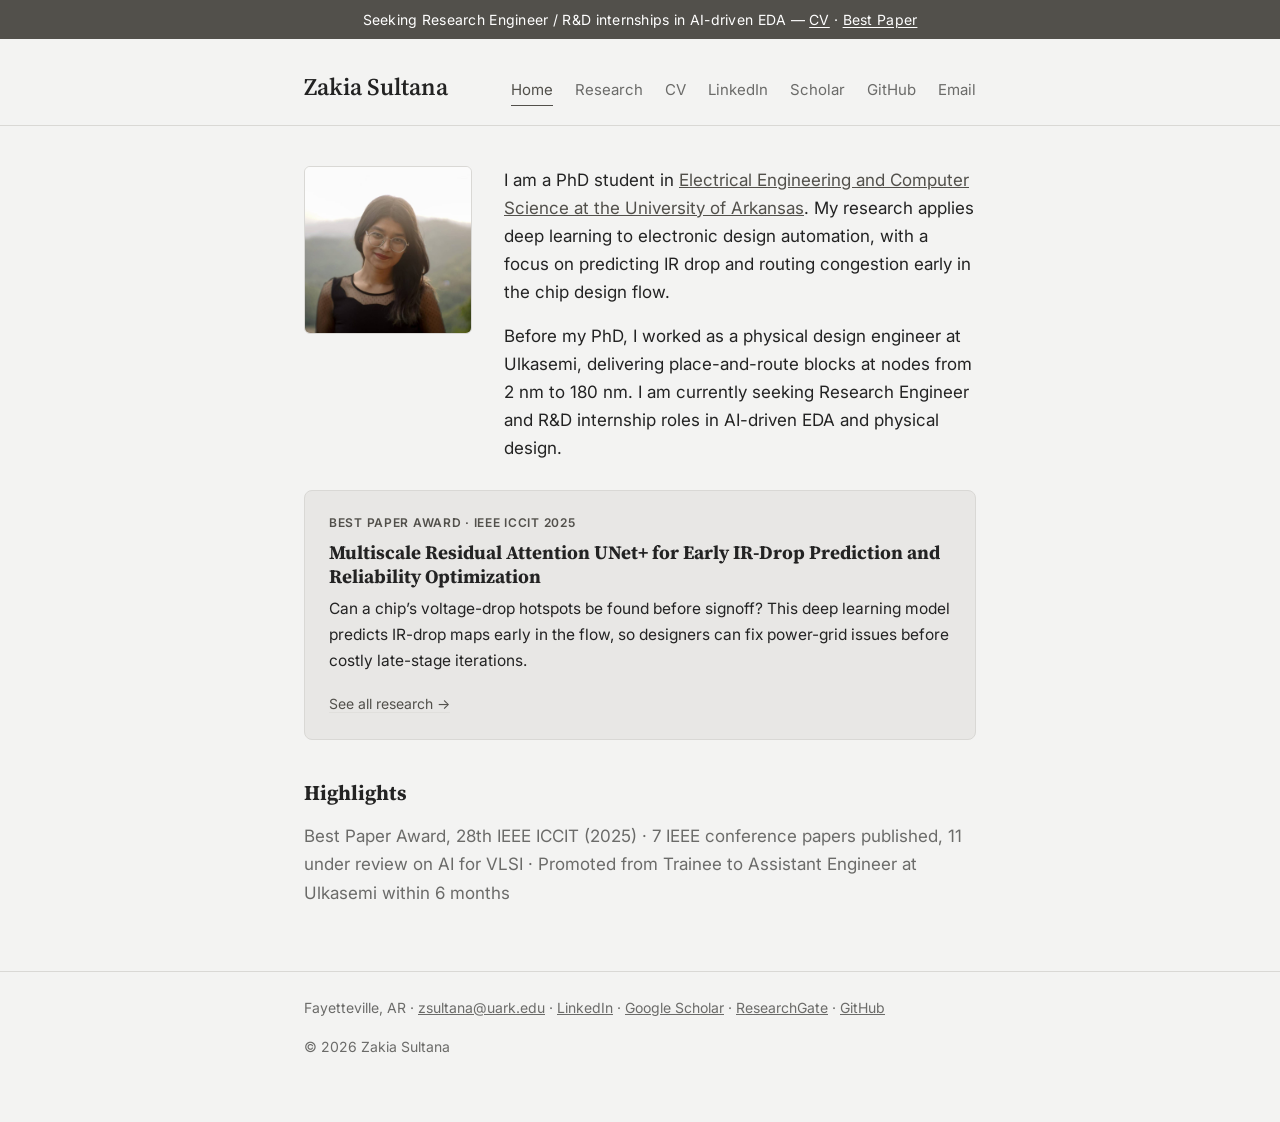
==== index.html @ 825d01b9 "Add personal academic website Co-Authored-By: Claude Opus 5.5 <noreply@anthropic.com>" ====
<!DOCTYPE html>
<html lang="en">
<head>
<meta charset="UTF-8">
<meta name="viewport" content="width=device-width, initial-scale=1.0">
<title>Zakia Sultana</title>
<meta name="description" content="Zakia Sultana — PhD student in Electrical Engineering and Computer Science, University of Arkansas. AI-driven EDA and physical design.">
<link rel="preconnect" href="https://fonts.googleapis.com">
<link rel="preconnect" href="https://fonts.gstatic.com" crossorigin>
<link href="https://fonts.googleapis.com/css2?family=Inter:wght@400;500;600&family=Source+Serif+4:opsz,wght@8..60,500;8..60,600&display=swap" rel="stylesheet">
<link rel="stylesheet" href="css/style.css">
</head>
<body>

<div class="banner">Seeking Research Engineer / R&amp;D internships in AI-driven EDA &mdash; <a href="cv-pdf.html">CV</a> &middot; <a href="papers.html#best">Best Paper</a></div>

<header class="site">
  <div class="wrap row">
    <a class="name" href="index.html">Zakia Sultana</a>
    <nav class="main">
      <a href="index.html" class="active">Home</a>
      <a href="papers.html">Research</a>
      <a href="cv.html">CV</a>
      <a href="https://www.linkedin.com/in/zakia-sultana-9bb7311a5" target="_blank" rel="noopener">LinkedIn</a>
      <a href="https://scholar.google.com/citations?user=cTfUwfAAAAAJ&hl=en" target="_blank" rel="noopener">Scholar</a>
      <a href="https://github.com/zakiapranti" target="_blank" rel="noopener">GitHub</a>
      <a href="mailto:zsultana@uark.edu">Email</a>
    </nav>
  </div>
</header>

<main class="wrap">

  <div class="hero">
    <img src="assets/headshot.jpg" alt="Portrait of Zakia Sultana" width="168" height="168">
    <div class="bio">
      <p>I am a PhD student in <a href="https://eecs.uark.edu/" target="_blank" rel="noopener">Electrical Engineering and Computer Science at the University of Arkansas</a>. My research applies deep learning to electronic design automation, with a focus on predicting IR drop and routing congestion early in the chip design flow.</p>
      <p>Before my PhD, I worked as a physical design engineer at Ulkasemi, delivering place-and-route blocks at nodes from 2&nbsp;nm to 180&nbsp;nm. I am currently seeking Research Engineer and R&amp;D internship roles in AI-driven EDA and physical design.</p>
    </div>
  </div>

  <div class="feature">
    <div class="eyebrow">Best Paper Award &middot; IEEE ICCIT 2025</div>
    <h3>Multiscale Residual Attention UNet+ for Early IR-Drop Prediction and Reliability Optimization</h3>
    <p>Can a chip&rsquo;s voltage-drop hotspots be found before signoff? This deep learning model predicts IR-drop maps early in the flow, so designers can fix power-grid issues before costly late-stage iterations.</p>
    <a class="more" href="papers.html#best">See all research &rarr;</a>
  </div>

  <h2>Highlights</h2>
  <p class="muted">Best Paper Award, 28th IEEE ICCIT (2025) &middot; 7 IEEE conference papers published, 11 under review on AI for VLSI &middot; Promoted from Trainee to Assistant Engineer at Ulkasemi within 6 months</p>

</main>

<footer class="site">
  <div class="wrap">
    <p>Fayetteville, AR &middot; <a href="mailto:zsultana@uark.edu">zsultana@uark.edu</a> &middot; <a href="https://www.linkedin.com/in/zakia-sultana-9bb7311a5" target="_blank" rel="noopener">LinkedIn</a> &middot; <a href="https://scholar.google.com/citations?user=cTfUwfAAAAAJ&hl=en" target="_blank" rel="noopener">Google Scholar</a> &middot; <a href="https://www.researchgate.net/profile/Zakia-Sultana-40" target="_blank" rel="noopener">ResearchGate</a> &middot; <a href="https://github.com/zakiapranti" target="_blank" rel="noopener">GitHub</a></p>
    <p>&copy; 2026 Zakia Sultana</p>
  </div>
</footer>

</body>
</html>
---- css/style.css ----
:root {
  --bg: #f3f3f2;
  --bg-alt: #e8e7e5;
  --text: #232323;
  --muted: #6b6b69;
  --accent: #52504b;
  --accent-soft: #e0dfdc;
  --border: #d9d8d5;
  --serif: "Source Serif 4", Georgia, "Times New Roman", serif;
  --sans: "Inter", -apple-system, BlinkMacSystemFont, "Segoe UI", sans-serif;
}

* {
  box-sizing: border-box;
}

html {
  scroll-behavior: smooth;
}

body {
  margin: 0;
  background: var(--bg);
  color: var(--text);
  font-family: var(--sans);
  font-size: 17px;
  line-height: 1.65;
  -webkit-font-smoothing: antialiased;
}

.wrap {
  max-width: 720px;
  margin: 0 auto;
  padding: 0 24px;
}

/* Job market banner */
.banner {
  background: var(--accent);
  color: #fff;
  text-align: center;
  font-size: 14px;
  letter-spacing: 0.02em;
  padding: 8px 16px;
}

.banner a {
  color: #fff;
  text-decoration: underline;
  text-underline-offset: 2px;
}

.banner a:hover {
  color: #a9c8f5;
}

/* Header */
header.site {
  border-bottom: 1px solid var(--border);
  padding: 28px 0 18px;
  margin-bottom: 40px;
}

header.site .row {
  display: flex;
  align-items: baseline;
  justify-content: space-between;
  flex-wrap: wrap;
  gap: 10px 24px;
}

header.site .name {
  font-family: var(--serif);
  font-weight: 600;
  font-size: 24px;
  color: var(--text);
  text-decoration: none;
}

nav.main {
  display: flex;
  gap: 22px;
  flex-wrap: wrap;
  font-size: 15px;
}

nav.main a {
  color: var(--muted);
  text-decoration: none;
  padding-bottom: 2px;
  border-bottom: 1px solid transparent;
}

nav.main a:hover,
nav.main a.active {
  color: var(--accent);
  border-bottom-color: var(--accent);
}

/* Footer */
footer.site {
  border-top: 1px solid var(--border);
  margin-top: 64px;
  padding: 24px 0 48px;
  color: var(--muted);
  font-size: 14px;
}

footer.site a {
  color: var(--muted);
}

footer.site a:hover {
  color: #2f5fa8;
}

/* Typography */
h1, h2, h3 {
  font-family: var(--serif);
  color: var(--text);
  line-height: 1.25;
}

h1 {
  font-size: 28px;
  margin: 0 0 20px;
}

h2 {
  font-size: 21px;
  margin: 40px 0 16px;
}

h2:first-child {
  margin-top: 0;
}

p {
  margin: 0 0 16px;
}

a {
  color: var(--accent);
}

a:hover {
  color: #2f5fa8;
}

.muted {
  color: var(--muted);
}

/* Hero */
.hero {
  display: flex;
  gap: 32px;
  align-items: flex-start;
  margin-bottom: 8px;
}

.hero img {
  width: 168px;
  height: 168px;
  object-fit: cover;
  border-radius: 6px;
  flex-shrink: 0;
  border: 1px solid var(--border);
}

.hero .bio p:last-child {
  margin-bottom: 0;
}

.links-row {
  display: flex;
  gap: 18px;
  flex-wrap: wrap;
  margin: 20px 0 4px;
  font-size: 15px;
}

.links-row a {
  text-decoration: none;
  border-bottom: 1px solid var(--accent-soft);
}

.links-row a:hover {
  border-bottom-color: var(--accent);
}

/* Interest tags */
.tags {
  display: flex;
  flex-wrap: wrap;
  gap: 8px;
  margin: 0 0 8px;
  padding: 0;
  list-style: none;
}

.tags li {
  background: var(--bg-alt);
  border: 1px solid var(--border);
  color: var(--text);
  font-size: 14px;
  padding: 5px 12px;
  border-radius: 999px;
}

/* Cards */
.card {
  border: 1px solid var(--border);
  background: #fff;
  border-radius: 8px;
  padding: 22px 24px;
  margin-bottom: 18px;
}

.card .tag {
  display: inline-block;
  background: var(--accent-soft);
  color: var(--accent);
  font-size: 12px;
  font-weight: 600;
  letter-spacing: 0.04em;
  text-transform: uppercase;
  padding: 3px 9px;
  border-radius: 4px;
  margin-bottom: 10px;
}

.card h3 {
  font-size: 18px;
  margin: 0 0 6px;
}

.card .byline {
  color: var(--muted);
  font-size: 14px;
  margin-bottom: 4px;
}

.card .venue {
  font-style: italic;
  color: var(--accent);
  font-size: 14px;
  margin-bottom: 10px;
}

.card p.abstract {
  margin-bottom: 12px;
  font-size: 15.5px;
}

.card .meta-links {
  font-size: 14px;
}

.card .meta-links a {
  margin-right: 14px;
}

/* Feature box on home */
.feature {
  border: 1px solid var(--border);
  background: var(--bg-alt);
  border-radius: 8px;
  padding: 22px 24px;
  margin: 28px 0 8px;
}

.feature .eyebrow {
  font-size: 12px;
  font-weight: 600;
  letter-spacing: 0.06em;
  text-transform: uppercase;
  color: var(--accent);
  margin-bottom: 8px;
}

.feature h3 {
  margin: 0 0 8px;
  font-size: 19px;
}

.feature p {
  font-size: 15.5px;
  color: var(--text);
}

.feature a.more {
  font-size: 14px;
  text-decoration: none;
  border-bottom: 1px solid var(--accent-soft);
}

/* CV page */
.cv-entry {
  margin-bottom: 18px;
}

.cv-entry .top {
  display: flex;
  justify-content: space-between;
  gap: 12px;
  flex-wrap: wrap;
  align-items: baseline;
}

.cv-entry .top strong {
  font-size: 15.5px;
}

.cv-entry .date {
  color: var(--muted);
  font-size: 14px;
  white-space: nowrap;
}

.cv-entry .sub {
  color: var(--muted);
  font-size: 14.5px;
  margin-top: 2px;
}

.cv-entry ul {
  margin: 8px 0 0;
  padding-left: 20px;
  font-size: 15px;
}

.cv-download {
  display: inline-block;
  margin: 6px 0 32px;
  padding: 9px 18px;
  background: var(--accent);
  color: #fff;
  text-decoration: none;
  border-radius: 6px;
  font-size: 14.5px;
}

.cv-download:hover {
  background: #2f5fa8;
}

hr.div {
  border: none;
  border-top: 1px solid var(--border);
  margin: 36px 0;
}

@media (max-width: 560px) {
  .hero {
    flex-direction: column;
  }
  .hero img {
    width: 128px;
    height: 128px;
  }
  header.site .row {
    flex-direction: column;
    align-items: flex-start;
  }
}
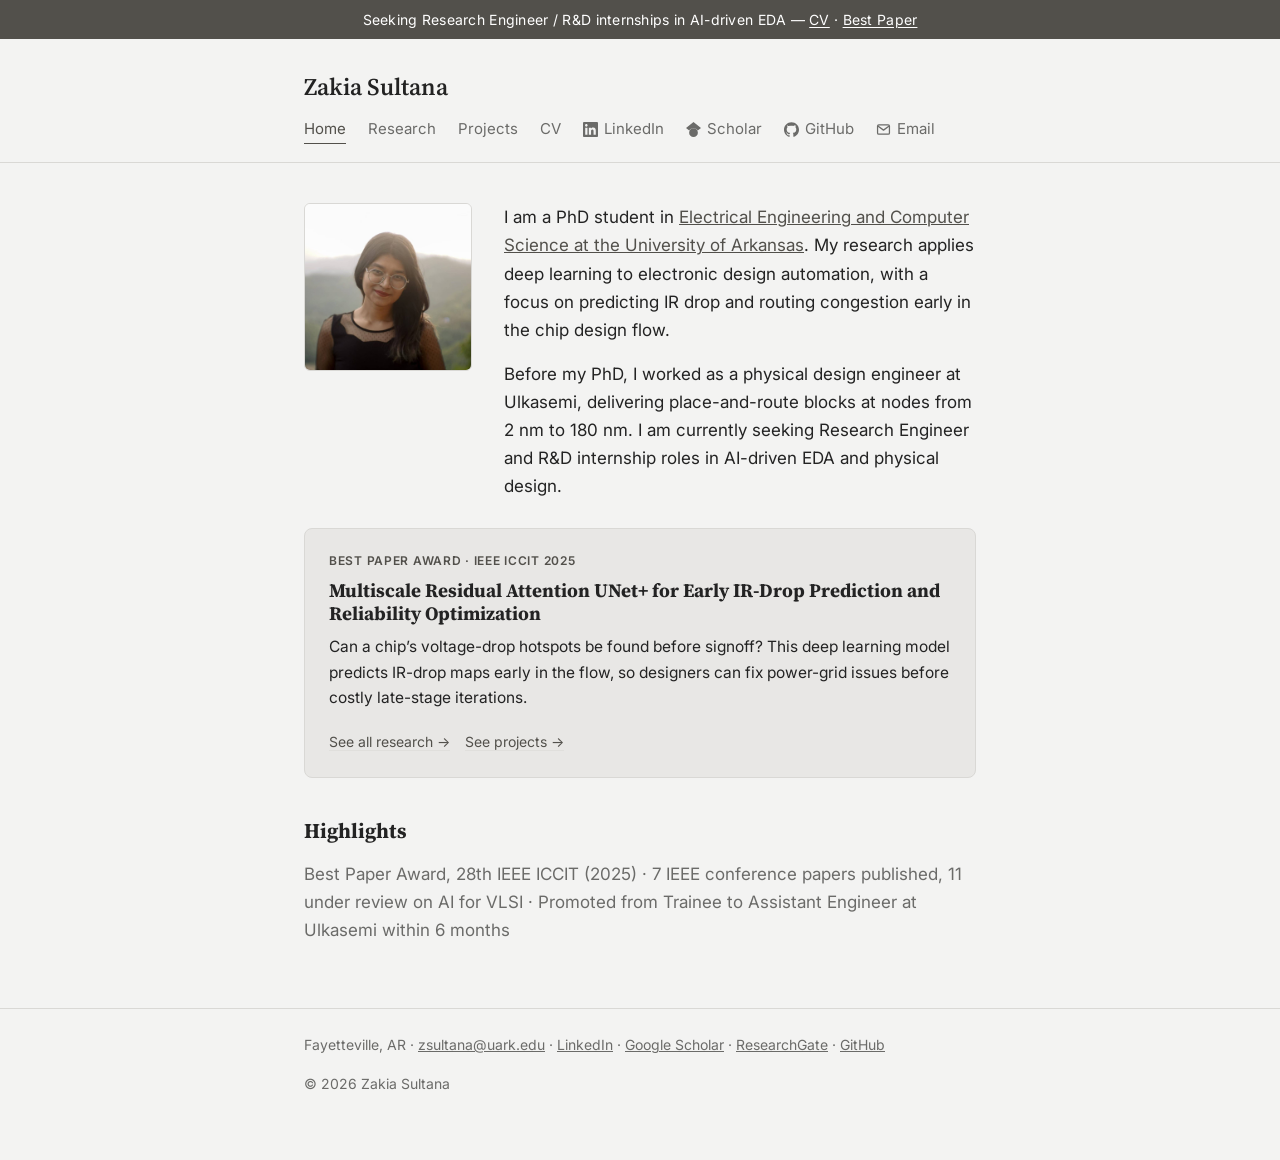
==== commit 4fe1c0f0: "Add nav icons and a separate Projects page Co-Authored-By: Claude Opus 5.5 <noreply@anthropic.com>" ====
--- a/index.html
+++ b/index.html
@@ -20,11 +20,12 @@
     <nav class="main">
       <a href="index.html" class="active">Home</a>
       <a href="papers.html">Research</a>
+      <a href="projects.html">Projects</a>
       <a href="cv.html">CV</a>
-      <a href="https://www.linkedin.com/in/zakia-sultana-9bb7311a5" target="_blank" rel="noopener">LinkedIn</a>
-      <a href="https://scholar.google.com/citations?user=cTfUwfAAAAAJ&hl=en" target="_blank" rel="noopener">Scholar</a>
-      <a href="https://github.com/zakiapranti" target="_blank" rel="noopener">GitHub</a>
-      <a href="mailto:zsultana@uark.edu">Email</a>
+      <a class="ico" href="https://www.linkedin.com/in/zakia-sultana-9bb7311a5" target="_blank" rel="noopener"><svg viewBox="0 0 24 24" aria-hidden="true"><path fill="currentColor" d="M20.447 20.452h-3.554v-5.569c0-1.328-.027-3.037-1.852-3.037-1.853 0-2.136 1.445-2.136 2.939v5.667H9.351V9h3.414v1.561h.046c.477-.9 1.637-1.85 3.37-1.85 3.601 0 4.267 2.37 4.267 5.455v6.286zM5.337 7.433c-1.144 0-2.063-.926-2.063-2.065 0-1.138.92-2.063 2.063-2.063 1.14 0 2.064.925 2.064 2.063 0 1.139-.925 2.065-2.064 2.065zm1.782 13.019H3.555V9h3.564v11.452zM22.225 0H1.771C.792 0 0 .774 0 1.729v20.542C0 23.227.792 24 1.771 24h20.451C23.2 24 24 23.227 24 22.271V1.729C24 .774 23.2 0 22.222 0h.003z"/></svg>LinkedIn</a>
+      <a class="ico" href="https://scholar.google.com/citations?user=cTfUwfAAAAAJ&hl=en" target="_blank" rel="noopener"><svg viewBox="0 0 24 24" aria-hidden="true"><path fill="currentColor" d="M5.242 13.769L0 9.5 12 0l12 9.5-5.242 4.269C17.548 11.249 14.978 9.5 12 9.5c-2.977 0-5.548 1.748-6.758 4.269zM12 10a7 7 0 1 0 0 14 7 7 0 0 0 0-14z"/></svg>Scholar</a>
+      <a class="ico" href="https://github.com/zakiapranti" target="_blank" rel="noopener"><svg viewBox="0 0 24 24" aria-hidden="true"><path fill="currentColor" d="M12 .297c-6.63 0-12 5.373-12 12 0 5.303 3.438 9.8 8.205 11.385.6.113.82-.258.82-.577 0-.285-.01-1.04-.015-2.04-3.338.724-4.042-1.61-4.042-1.61C4.422 18.07 3.633 17.7 3.633 17.7c-1.087-.744.084-.729.084-.729 1.205.084 1.838 1.236 1.838 1.236 1.07 1.835 2.809 1.305 3.495.998.108-.776.417-1.305.76-1.605-2.665-.3-5.466-1.332-5.466-5.93 0-1.31.465-2.38 1.235-3.22-.135-.303-.54-1.523.105-3.176 0 0 1.005-.322 3.3 1.23.96-.267 1.98-.399 3-.405 1.02.006 2.04.138 3 .405 2.28-1.552 3.285-1.23 3.285-1.23.645 1.653.24 2.873.12 3.176.765.84 1.23 1.91 1.23 3.22 0 4.61-2.805 5.625-5.475 5.92.42.36.81 1.096.81 2.22 0 1.606-.015 2.896-.015 3.286 0 .315.21.69.825.57C20.565 22.092 24 17.592 24 12.297c0-6.627-5.373-12-12-12"/></svg>GitHub</a>
+      <a class="ico" href="mailto:zsultana@uark.edu"><svg viewBox="0 0 24 24" aria-hidden="true"><rect x="2.5" y="4.5" width="19" height="15" rx="2" fill="none" stroke="currentColor" stroke-width="2"/><path d="M3 6.5l9 6.5 9-6.5" fill="none" stroke="currentColor" stroke-width="2" stroke-linejoin="round"/></svg>Email</a>
     </nav>
   </div>
 </header>
@@ -43,7 +44,7 @@
     <div class="eyebrow">Best Paper Award &middot; IEEE ICCIT 2025</div>
     <h3>Multiscale Residual Attention UNet+ for Early IR-Drop Prediction and Reliability Optimization</h3>
     <p>Can a chip&rsquo;s voltage-drop hotspots be found before signoff? This deep learning model predicts IR-drop maps early in the flow, so designers can fix power-grid issues before costly late-stage iterations.</p>
-    <a class="more" href="papers.html#best">See all research &rarr;</a>
+    <a class="more" href="papers.html#best">See all research &rarr;</a> &nbsp; <a class="more" href="projects.html">See projects &rarr;</a>
   </div>
 
   <h2>Highlights</h2>
--- a/css/style.css
+++ b/css/style.css
@@ -364,3 +364,16 @@
     align-items: flex-start;
   }
 }
+
+/* Nav icons */
+nav.main a.ico {
+  display: inline-flex;
+  align-items: center;
+  gap: 6px;
+}
+
+nav.main a.ico svg {
+  width: 15px;
+  height: 15px;
+  flex-shrink: 0;
+}
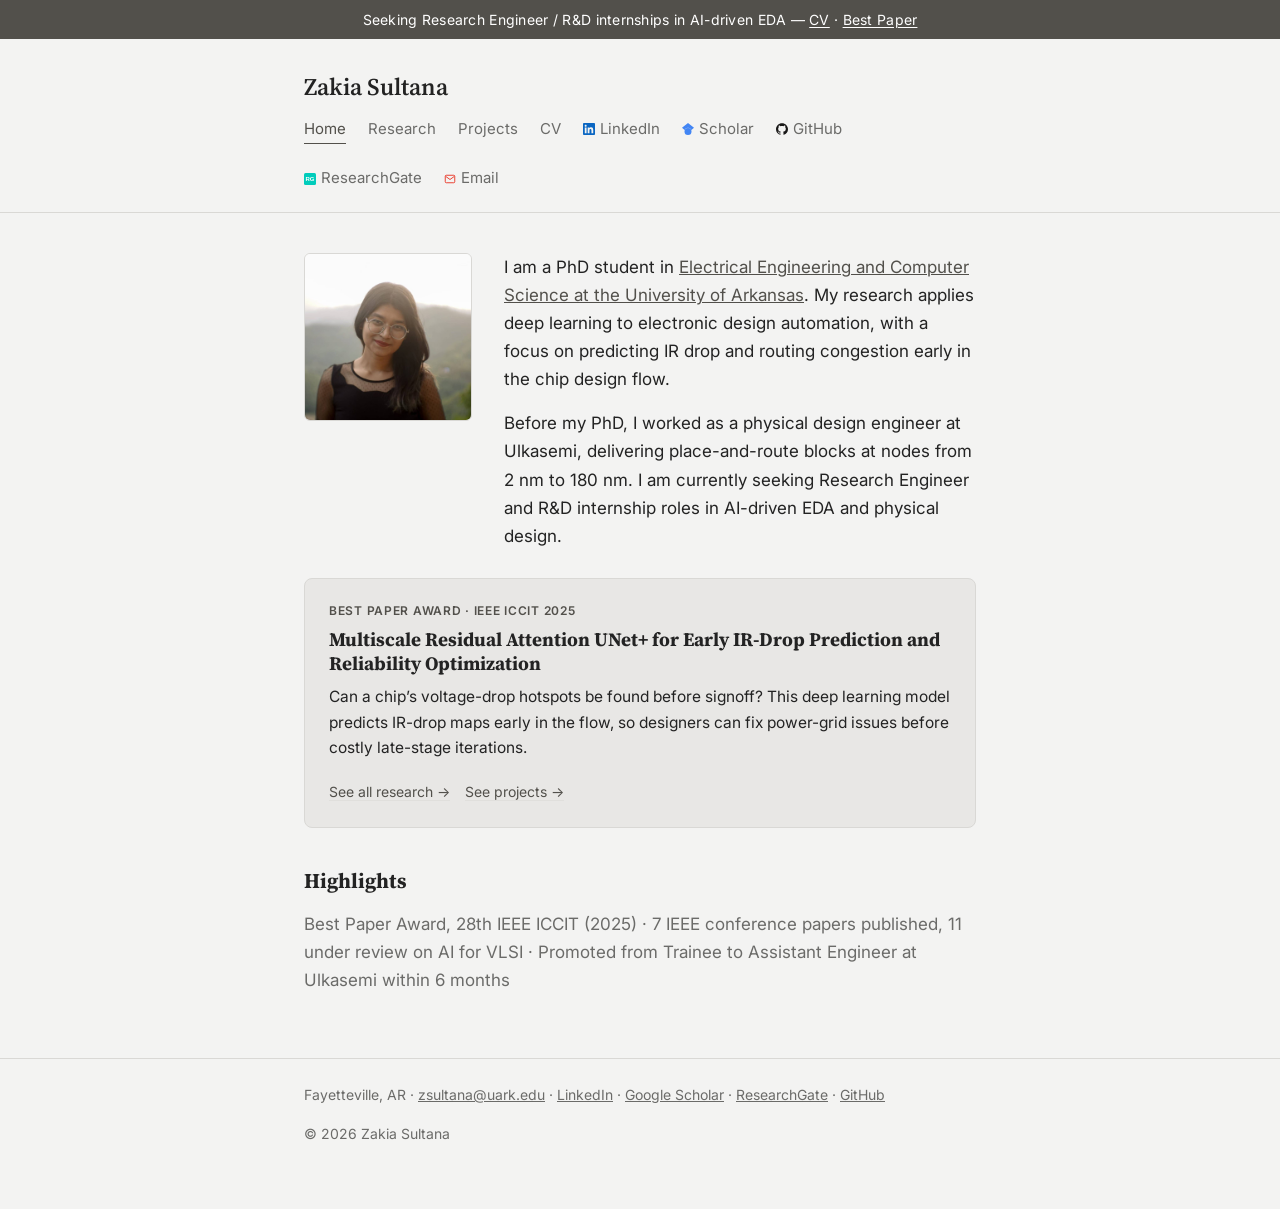
==== commit 768772c8: "Add ResearchGate link; brand-colored, smaller nav icons Co-Authored-By: Claude Opus 5.5 <noreply@ant" ====
--- a/index.html
+++ b/index.html
@@ -22,10 +22,11 @@
       <a href="papers.html">Research</a>
       <a href="projects.html">Projects</a>
       <a href="cv.html">CV</a>
-      <a class="ico" href="https://www.linkedin.com/in/zakia-sultana-9bb7311a5" target="_blank" rel="noopener"><svg viewBox="0 0 24 24" aria-hidden="true"><path fill="currentColor" d="M20.447 20.452h-3.554v-5.569c0-1.328-.027-3.037-1.852-3.037-1.853 0-2.136 1.445-2.136 2.939v5.667H9.351V9h3.414v1.561h.046c.477-.9 1.637-1.85 3.37-1.85 3.601 0 4.267 2.37 4.267 5.455v6.286zM5.337 7.433c-1.144 0-2.063-.926-2.063-2.065 0-1.138.92-2.063 2.063-2.063 1.14 0 2.064.925 2.064 2.063 0 1.139-.925 2.065-2.064 2.065zm1.782 13.019H3.555V9h3.564v11.452zM22.225 0H1.771C.792 0 0 .774 0 1.729v20.542C0 23.227.792 24 1.771 24h20.451C23.2 24 24 23.227 24 22.271V1.729C24 .774 23.2 0 22.222 0h.003z"/></svg>LinkedIn</a>
-      <a class="ico" href="https://scholar.google.com/citations?user=cTfUwfAAAAAJ&hl=en" target="_blank" rel="noopener"><svg viewBox="0 0 24 24" aria-hidden="true"><path fill="currentColor" d="M5.242 13.769L0 9.5 12 0l12 9.5-5.242 4.269C17.548 11.249 14.978 9.5 12 9.5c-2.977 0-5.548 1.748-6.758 4.269zM12 10a7 7 0 1 0 0 14 7 7 0 0 0 0-14z"/></svg>Scholar</a>
-      <a class="ico" href="https://github.com/zakiapranti" target="_blank" rel="noopener"><svg viewBox="0 0 24 24" aria-hidden="true"><path fill="currentColor" d="M12 .297c-6.63 0-12 5.373-12 12 0 5.303 3.438 9.8 8.205 11.385.6.113.82-.258.82-.577 0-.285-.01-1.04-.015-2.04-3.338.724-4.042-1.61-4.042-1.61C4.422 18.07 3.633 17.7 3.633 17.7c-1.087-.744.084-.729.084-.729 1.205.084 1.838 1.236 1.838 1.236 1.07 1.835 2.809 1.305 3.495.998.108-.776.417-1.305.76-1.605-2.665-.3-5.466-1.332-5.466-5.93 0-1.31.465-2.38 1.235-3.22-.135-.303-.54-1.523.105-3.176 0 0 1.005-.322 3.3 1.23.96-.267 1.98-.399 3-.405 1.02.006 2.04.138 3 .405 2.28-1.552 3.285-1.23 3.285-1.23.645 1.653.24 2.873.12 3.176.765.84 1.23 1.91 1.23 3.22 0 4.61-2.805 5.625-5.475 5.92.42.36.81 1.096.81 2.22 0 1.606-.015 2.896-.015 3.286 0 .315.21.69.825.57C20.565 22.092 24 17.592 24 12.297c0-6.627-5.373-12-12-12"/></svg>GitHub</a>
-      <a class="ico" href="mailto:zsultana@uark.edu"><svg viewBox="0 0 24 24" aria-hidden="true"><rect x="2.5" y="4.5" width="19" height="15" rx="2" fill="none" stroke="currentColor" stroke-width="2"/><path d="M3 6.5l9 6.5 9-6.5" fill="none" stroke="currentColor" stroke-width="2" stroke-linejoin="round"/></svg>Email</a>
+      <a class="ico" href="https://www.linkedin.com/in/zakia-sultana-9bb7311a5" target="_blank" rel="noopener"><svg viewBox="0 0 24 24" aria-hidden="true"><path fill="#0A66C2" d="M20.447 20.452h-3.554v-5.569c0-1.328-.027-3.037-1.852-3.037-1.853 0-2.136 1.445-2.136 2.939v5.667H9.351V9h3.414v1.561h.046c.477-.9 1.637-1.85 3.37-1.85 3.601 0 4.267 2.37 4.267 5.455v6.286zM5.337 7.433c-1.144 0-2.063-.926-2.063-2.065 0-1.138.92-2.063 2.063-2.063 1.14 0 2.064.925 2.064 2.063 0 1.139-.925 2.065-2.064 2.065zm1.782 13.019H3.555V9h3.564v11.452zM22.225 0H1.771C.792 0 0 .774 0 1.729v20.542C0 23.227.792 24 1.771 24h20.451C23.2 24 24 23.227 24 22.271V1.729C24 .774 23.2 0 22.222 0h.003z"/></svg>LinkedIn</a>
+      <a class="ico" href="https://scholar.google.com/citations?user=cTfUwfAAAAAJ&hl=en" target="_blank" rel="noopener"><svg viewBox="0 0 24 24" aria-hidden="true"><path fill="#4285F4" d="M5.242 13.769L0 9.5 12 0l12 9.5-5.242 4.269C17.548 11.249 14.978 9.5 12 9.5c-2.977 0-5.548 1.748-6.758 4.269zM12 10a7 7 0 1 0 0 14 7 7 0 0 0 0-14z"/></svg>Scholar</a>
+      <a class="ico" href="https://github.com/zakiapranti" target="_blank" rel="noopener"><svg viewBox="0 0 24 24" aria-hidden="true"><path fill="#181717" d="M12 .297c-6.63 0-12 5.373-12 12 0 5.303 3.438 9.8 8.205 11.385.6.113.82-.258.82-.577 0-.285-.01-1.04-.015-2.04-3.338.724-4.042-1.61-4.042-1.61C4.422 18.07 3.633 17.7 3.633 17.7c-1.087-.744.084-.729.084-.729 1.205.084 1.838 1.236 1.838 1.236 1.07 1.835 2.809 1.305 3.495.998.108-.776.417-1.305.76-1.605-2.665-.3-5.466-1.332-5.466-5.93 0-1.31.465-2.38 1.235-3.22-.135-.303-.54-1.523.105-3.176 0 0 1.005-.322 3.3 1.23.96-.267 1.98-.399 3-.405 1.02.006 2.04.138 3 .405 2.28-1.552 3.285-1.23 3.285-1.23.645 1.653.24 2.873.12 3.176.765.84 1.23 1.91 1.23 3.22 0 4.61-2.805 5.625-5.475 5.92.42.36.81 1.096.81 2.22 0 1.606-.015 2.896-.015 3.286 0 .315.21.69.825.57C20.565 22.092 24 17.592 24 12.297c0-6.627-5.373-12-12-12"/></svg>GitHub</a>
+      <a class="ico" href="https://www.researchgate.net/profile/Zakia-Sultana-40" target="_blank" rel="noopener"><svg viewBox="0 0 24 24" aria-hidden="true"><rect width="24" height="24" rx="3" fill="#00CCBB"/><text x="12" y="16.5" text-anchor="middle" font-family="Arial, Helvetica, sans-serif" font-size="12" font-weight="700" fill="#FFFFFF">RG</text></svg>ResearchGate</a>
+      <a class="ico" href="mailto:zsultana@uark.edu"><svg viewBox="0 0 24 24" aria-hidden="true"><rect x="2.5" y="4.5" width="19" height="15" rx="2" fill="none" stroke="#EA4335" stroke-width="2"/><path d="M3 6.5l9 6.5 9-6.5" fill="none" stroke="#EA4335" stroke-width="2" stroke-linejoin="round"/></svg>Email</a>
     </nav>
   </div>
 </header>
--- a/css/style.css
+++ b/css/style.css
@@ -369,11 +369,11 @@
 nav.main a.ico {
   display: inline-flex;
   align-items: center;
-  gap: 6px;
+  gap: 5px;
 }
 
 nav.main a.ico svg {
-  width: 15px;
-  height: 15px;
+  width: 0.8em;
+  height: 0.8em;
   flex-shrink: 0;
 }
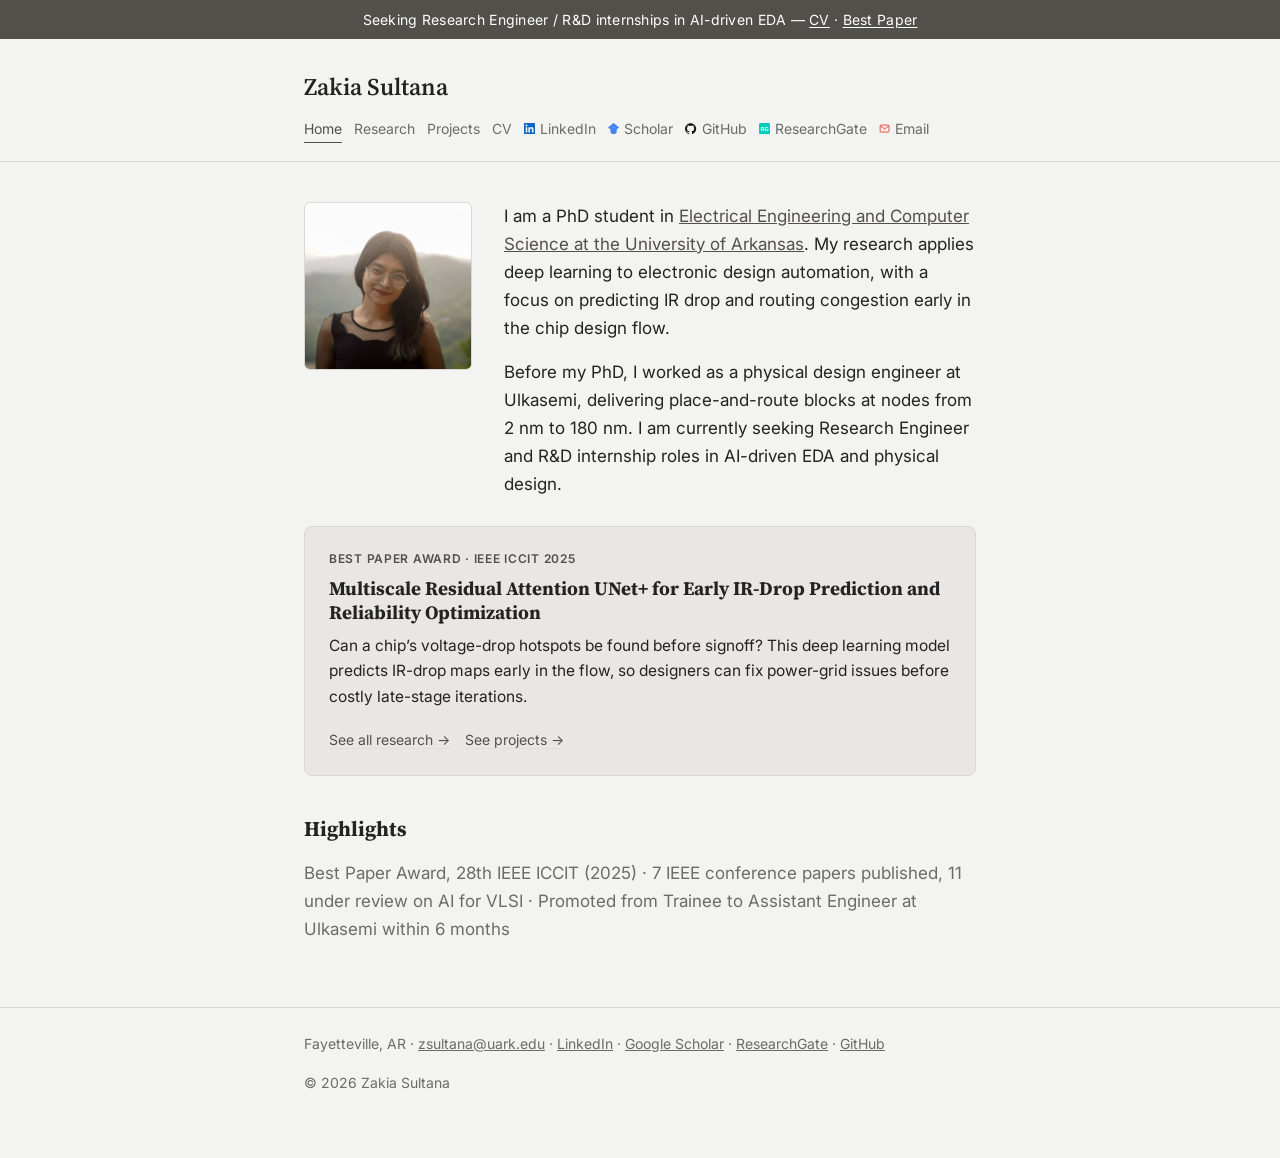
==== commit 1077fc32: "Fit nav on one line; bust stylesheet cache Co-Authored-By: Claude Opus 5.5 <noreply@anthropic.com>" ====
--- a/index.html
+++ b/index.html
@@ -8,7 +8,7 @@
 <link rel="preconnect" href="https://fonts.googleapis.com">
 <link rel="preconnect" href="https://fonts.gstatic.com" crossorigin>
 <link href="https://fonts.googleapis.com/css2?family=Inter:wght@400;500;600&family=Source+Serif+4:opsz,wght@8..60,500;8..60,600&display=swap" rel="stylesheet">
-<link rel="stylesheet" href="css/style.css">
+<link rel="stylesheet" href="css/style.css?v=5">
 </head>
 <body>
 
--- a/css/style.css
+++ b/css/style.css
@@ -79,9 +79,9 @@
 
 nav.main {
   display: flex;
-  gap: 22px;
-  flex-wrap: wrap;
-  font-size: 15px;
+  gap: 6px 12px;
+  flex-wrap: wrap;
+  font-size: 14px;
 }
 
 nav.main a {
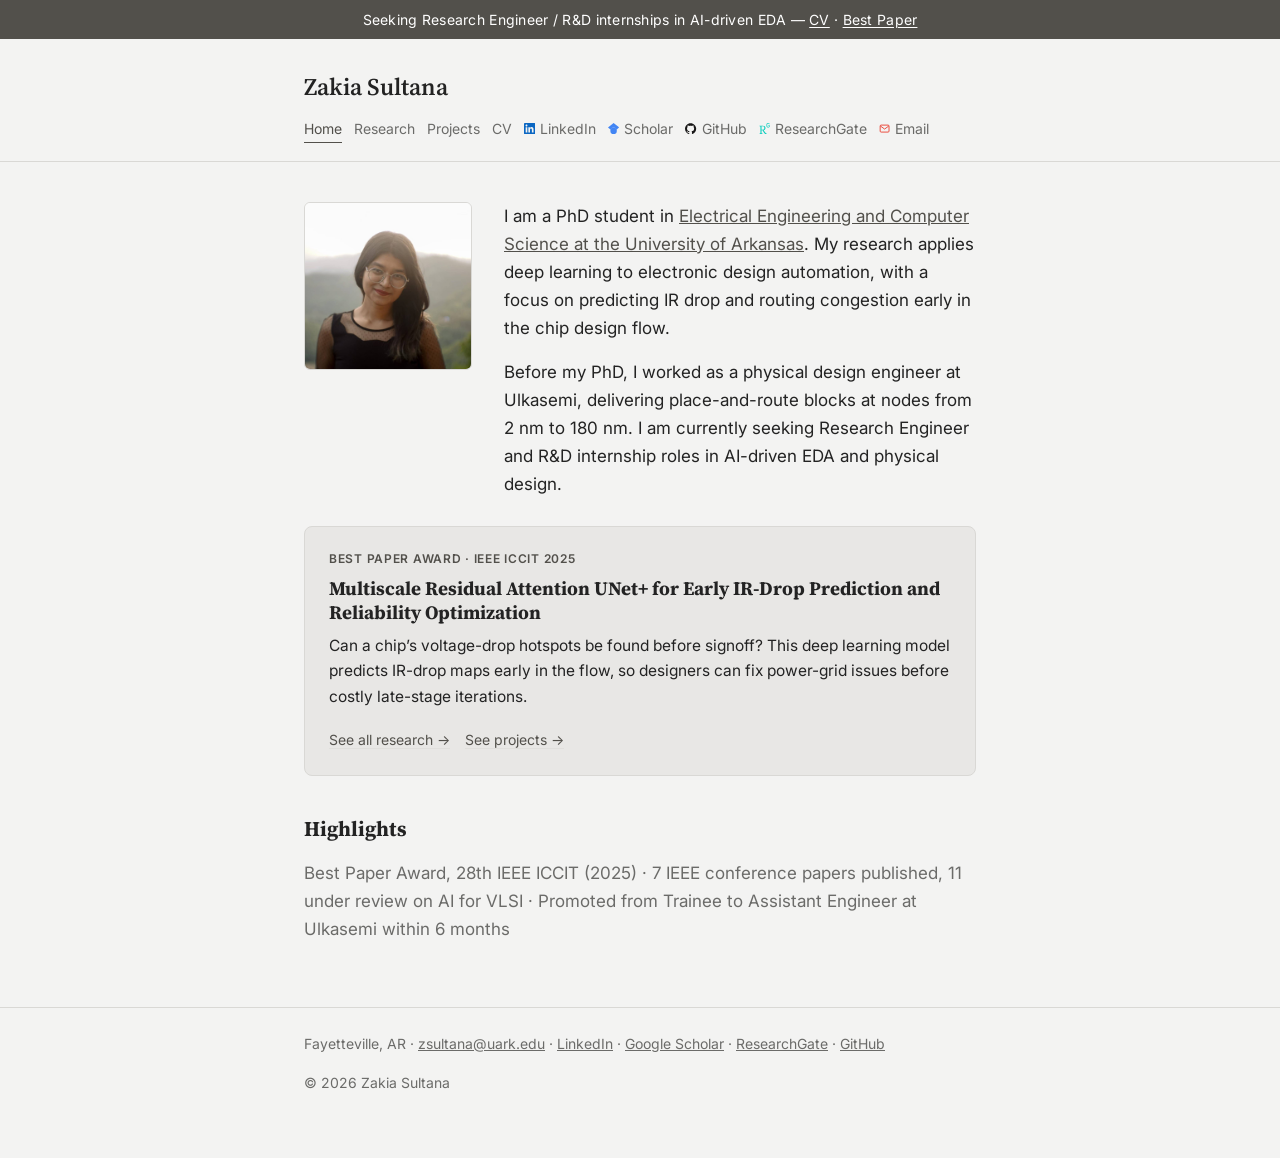
==== commit 6c667cf5: "Use official ResearchGate logo in nav Co-Authored-By: Claude Opus 5.5 <noreply@anthropic.com>" ====
--- a/index.html
+++ b/index.html
@@ -25,7 +25,7 @@
       <a class="ico" href="https://www.linkedin.com/in/zakia-sultana-9bb7311a5" target="_blank" rel="noopener"><svg viewBox="0 0 24 24" aria-hidden="true"><path fill="#0A66C2" d="M20.447 20.452h-3.554v-5.569c0-1.328-.027-3.037-1.852-3.037-1.853 0-2.136 1.445-2.136 2.939v5.667H9.351V9h3.414v1.561h.046c.477-.9 1.637-1.85 3.37-1.85 3.601 0 4.267 2.37 4.267 5.455v6.286zM5.337 7.433c-1.144 0-2.063-.926-2.063-2.065 0-1.138.92-2.063 2.063-2.063 1.14 0 2.064.925 2.064 2.063 0 1.139-.925 2.065-2.064 2.065zm1.782 13.019H3.555V9h3.564v11.452zM22.225 0H1.771C.792 0 0 .774 0 1.729v20.542C0 23.227.792 24 1.771 24h20.451C23.2 24 24 23.227 24 22.271V1.729C24 .774 23.2 0 22.222 0h.003z"/></svg>LinkedIn</a>
       <a class="ico" href="https://scholar.google.com/citations?user=cTfUwfAAAAAJ&hl=en" target="_blank" rel="noopener"><svg viewBox="0 0 24 24" aria-hidden="true"><path fill="#4285F4" d="M5.242 13.769L0 9.5 12 0l12 9.5-5.242 4.269C17.548 11.249 14.978 9.5 12 9.5c-2.977 0-5.548 1.748-6.758 4.269zM12 10a7 7 0 1 0 0 14 7 7 0 0 0 0-14z"/></svg>Scholar</a>
       <a class="ico" href="https://github.com/zakiapranti" target="_blank" rel="noopener"><svg viewBox="0 0 24 24" aria-hidden="true"><path fill="#181717" d="M12 .297c-6.63 0-12 5.373-12 12 0 5.303 3.438 9.8 8.205 11.385.6.113.82-.258.82-.577 0-.285-.01-1.04-.015-2.04-3.338.724-4.042-1.61-4.042-1.61C4.422 18.07 3.633 17.7 3.633 17.7c-1.087-.744.084-.729.084-.729 1.205.084 1.838 1.236 1.838 1.236 1.07 1.835 2.809 1.305 3.495.998.108-.776.417-1.305.76-1.605-2.665-.3-5.466-1.332-5.466-5.93 0-1.31.465-2.38 1.235-3.22-.135-.303-.54-1.523.105-3.176 0 0 1.005-.322 3.3 1.23.96-.267 1.98-.399 3-.405 1.02.006 2.04.138 3 .405 2.28-1.552 3.285-1.23 3.285-1.23.645 1.653.24 2.873.12 3.176.765.84 1.23 1.91 1.23 3.22 0 4.61-2.805 5.625-5.475 5.92.42.36.81 1.096.81 2.22 0 1.606-.015 2.896-.015 3.286 0 .315.21.69.825.57C20.565 22.092 24 17.592 24 12.297c0-6.627-5.373-12-12-12"/></svg>GitHub</a>
-      <a class="ico" href="https://www.researchgate.net/profile/Zakia-Sultana-40" target="_blank" rel="noopener"><svg viewBox="0 0 24 24" aria-hidden="true"><rect width="24" height="24" rx="3" fill="#00CCBB"/><text x="12" y="16.5" text-anchor="middle" font-family="Arial, Helvetica, sans-serif" font-size="12" font-weight="700" fill="#FFFFFF">RG</text></svg>ResearchGate</a>
+      <a class="ico" href="https://www.researchgate.net/profile/Zakia-Sultana-40" target="_blank" rel="noopener"><svg viewBox="0 0 24 24" aria-hidden="true"><path fill="#00CCBB" d="M19.586 0c-.818 0-1.508.19-2.073.565-.563.377-.97.936-1.213 1.68a3.193 3.193 0 0 0-.112.437 8.365 8.365 0 0 0-.078.53 9 9 0 0 0-.05.727c-.01.282-.013.621-.013 1.016a31.121 31.123 0 0 0 .014 1.017 9 9 0 0 0 .05.727 7.946 7.946 0 0 0 .077.53h-.005a3.334 3.334 0 0 0 .113.438c.245.743.65 1.303 1.214 1.68.565.376 1.256.564 2.075.564.8 0 1.536-.213 2.105-.603.57-.39.94-.916 1.175-1.65.076-.235.135-.558.177-.93a10.9 10.9 0 0 0 .043-1.207v-.82c0-.095-.047-.142-.14-.142h-3.064c-.094 0-.14.047-.14.141v.956c0 .094.046.14.14.14h1.666c.056 0 .084.03.084.086 0 .36 0 .62-.036.865-.038.244-.1.447-.147.606-.108.385-.348.664-.638.876-.29.212-.738.35-1.227.35-.545 0-.901-.15-1.21-.353-.306-.203-.517-.454-.67-.915a3.136 3.136 0 0 1-.147-.762 17.366 17.367 0 0 1-.034-.656c-.01-.26-.014-.572-.014-.939a26.401 26.403 0 0 1 .014-.938 15.821 15.822 0 0 1 .035-.656 3.19 3.19 0 0 1 .148-.76 1.89 1.89 0 0 1 .742-1.01c.344-.244.593-.352 1.137-.352.508 0 .815.096 1.144.303.33.207.528.492.764.925.047.094.111.118.198.07l1.044-.43c.075-.048.09-.115.042-.199a3.549 3.549 0 0 0-.466-.742 3 3 0 0 0-.679-.607 3.313 3.313 0 0 0-.903-.41A4.068 4.068 0 0 0 19.586 0zM8.217 5.836c-1.69 0-3.036.086-4.297.086-1.146 0-2.291 0-3.007-.029v.831l1.088.2c.744.144 1.174.488 1.174 2.264v11.288c0 1.777-.43 2.12-1.174 2.263l-1.088.2v.832c.773-.029 2.12-.086 3.465-.086 1.29 0 2.951.057 3.667.086v-.831l-1.49-.2c-.773-.115-1.174-.487-1.174-2.264v-4.784c.688.057 1.29.057 2.206.057 1.748 3.123 3.41 5.472 4.355 6.56.86 1.032 2.177 1.691 3.839 1.691.487 0 1.003-.086 1.318-.23v-.744c-1.031 0-2.063-.716-2.808-1.518-1.26-1.376-2.95-3.582-4.355-6.074 2.32-.545 4.04-2.722 4.04-4.9 0-3.208-2.492-4.698-5.758-4.698zm-.515 1.29c2.406 0 3.839 1.26 3.839 3.552 0 2.263-1.547 3.782-4.097 3.782-.974 0-1.404-.03-2.063-.086v-7.19c.66-.059 1.547-.059 2.32-.059z"/></svg>ResearchGate</a>
       <a class="ico" href="mailto:zsultana@uark.edu"><svg viewBox="0 0 24 24" aria-hidden="true"><rect x="2.5" y="4.5" width="19" height="15" rx="2" fill="none" stroke="#EA4335" stroke-width="2"/><path d="M3 6.5l9 6.5 9-6.5" fill="none" stroke="#EA4335" stroke-width="2" stroke-linejoin="round"/></svg>Email</a>
     </nav>
   </div>
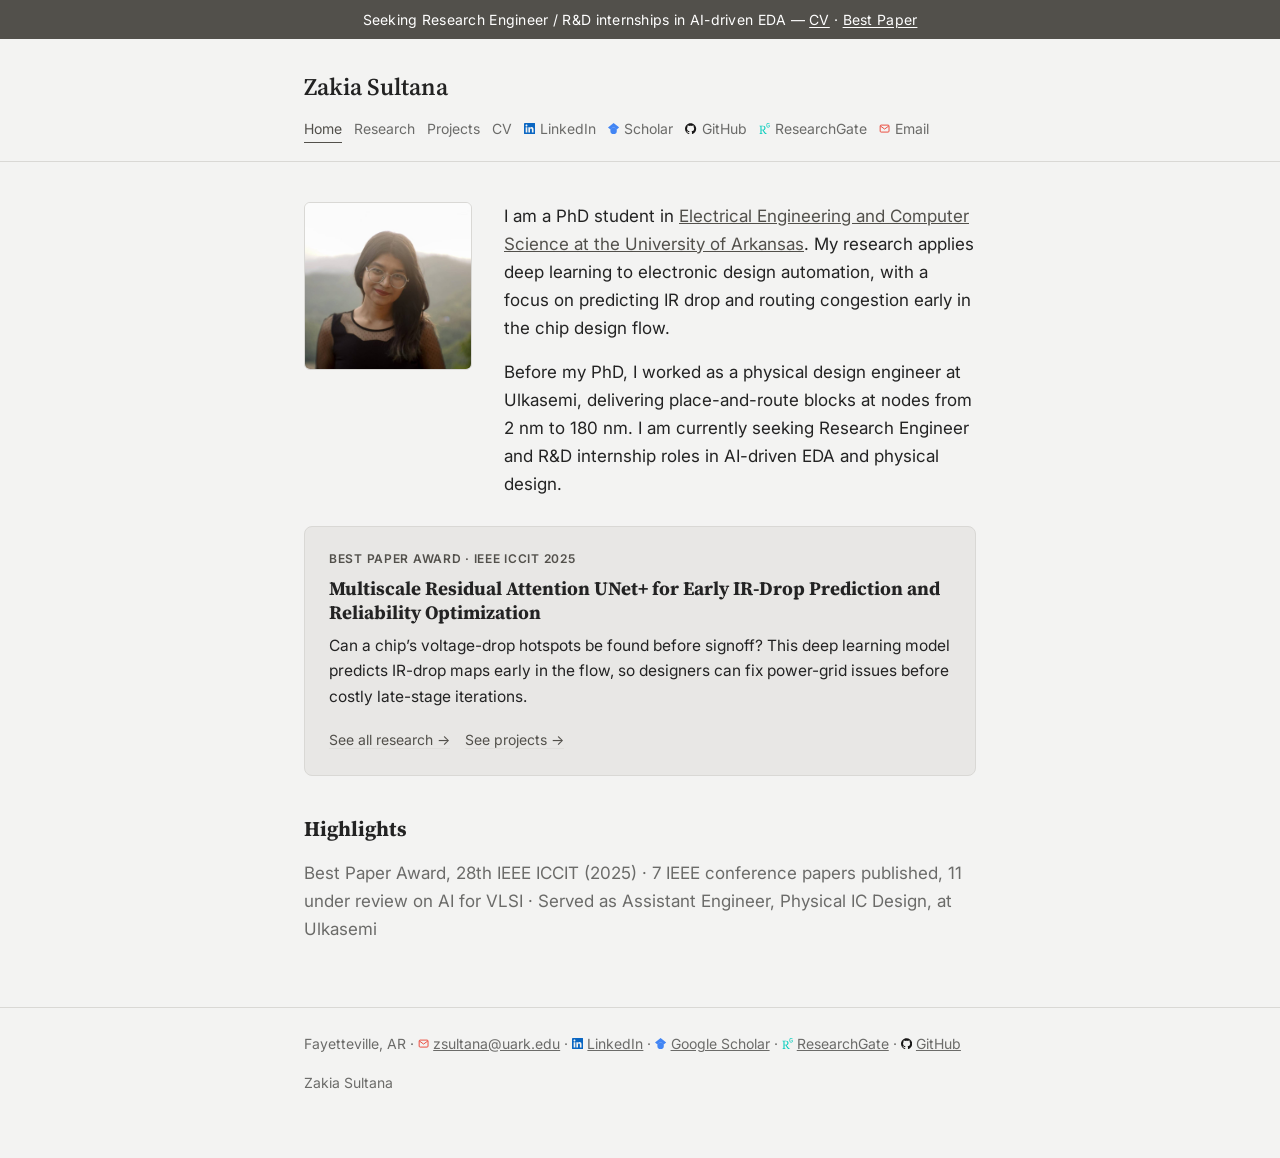
==== commit 86e0fda6: "Footer icons, name-only footer, update Ulkasemi highlight Co-Authored-By: Claude Opus 5.5 <noreply@a" ====
--- a/index.html
+++ b/index.html
@@ -8,7 +8,7 @@
 <link rel="preconnect" href="https://fonts.googleapis.com">
 <link rel="preconnect" href="https://fonts.gstatic.com" crossorigin>
 <link href="https://fonts.googleapis.com/css2?family=Inter:wght@400;500;600&family=Source+Serif+4:opsz,wght@8..60,500;8..60,600&display=swap" rel="stylesheet">
-<link rel="stylesheet" href="css/style.css?v=5">
+<link rel="stylesheet" href="css/style.css?v=6">
 </head>
 <body>
 
@@ -49,14 +49,14 @@
   </div>
 
   <h2>Highlights</h2>
-  <p class="muted">Best Paper Award, 28th IEEE ICCIT (2025) &middot; 7 IEEE conference papers published, 11 under review on AI for VLSI &middot; Promoted from Trainee to Assistant Engineer at Ulkasemi within 6 months</p>
+  <p class="muted">Best Paper Award, 28th IEEE ICCIT (2025) &middot; 7 IEEE conference papers published, 11 under review on AI for VLSI &middot; Served as Assistant Engineer, Physical IC Design, at Ulkasemi</p>
 
 </main>
 
 <footer class="site">
   <div class="wrap">
-    <p>Fayetteville, AR &middot; <a href="mailto:zsultana@uark.edu">zsultana@uark.edu</a> &middot; <a href="https://www.linkedin.com/in/zakia-sultana-9bb7311a5" target="_blank" rel="noopener">LinkedIn</a> &middot; <a href="https://scholar.google.com/citations?user=cTfUwfAAAAAJ&hl=en" target="_blank" rel="noopener">Google Scholar</a> &middot; <a href="https://www.researchgate.net/profile/Zakia-Sultana-40" target="_blank" rel="noopener">ResearchGate</a> &middot; <a href="https://github.com/zakiapranti" target="_blank" rel="noopener">GitHub</a></p>
-    <p>&copy; 2026 Zakia Sultana</p>
+    <p>Fayetteville, AR &middot; <a class="ico" href="mailto:zsultana@uark.edu"><svg viewBox="0 0 24 24" aria-hidden="true"><rect x="2.5" y="4.5" width="19" height="15" rx="2" fill="none" stroke="#EA4335" stroke-width="2"/><path d="M3 6.5l9 6.5 9-6.5" fill="none" stroke="#EA4335" stroke-width="2" stroke-linejoin="round"/></svg>zsultana@uark.edu</a> &middot; <a class="ico" href="https://www.linkedin.com/in/zakia-sultana-9bb7311a5" target="_blank" rel="noopener"><svg viewBox="0 0 24 24" aria-hidden="true"><path fill="#0A66C2" d="M20.447 20.452h-3.554v-5.569c0-1.328-.027-3.037-1.852-3.037-1.853 0-2.136 1.445-2.136 2.939v5.667H9.351V9h3.414v1.561h.046c.477-.9 1.637-1.85 3.37-1.85 3.601 0 4.267 2.37 4.267 5.455v6.286zM5.337 7.433c-1.144 0-2.063-.926-2.063-2.065 0-1.138.92-2.063 2.063-2.063 1.14 0 2.064.925 2.064 2.063 0 1.139-.925 2.065-2.064 2.065zm1.782 13.019H3.555V9h3.564v11.452zM22.225 0H1.771C.792 0 0 .774 0 1.729v20.542C0 23.227.792 24 1.771 24h20.451C23.2 24 24 23.227 24 22.271V1.729C24 .774 23.2 0 22.222 0h.003z"/></svg>LinkedIn</a> &middot; <a class="ico" href="https://scholar.google.com/citations?user=cTfUwfAAAAAJ&hl=en" target="_blank" rel="noopener"><svg viewBox="0 0 24 24" aria-hidden="true"><path fill="#4285F4" d="M5.242 13.769L0 9.5 12 0l12 9.5-5.242 4.269C17.548 11.249 14.978 9.5 12 9.5c-2.977 0-5.548 1.748-6.758 4.269zM12 10a7 7 0 1 0 0 14 7 7 0 0 0 0-14z"/></svg>Google Scholar</a> &middot; <a class="ico" href="https://www.researchgate.net/profile/Zakia-Sultana-40" target="_blank" rel="noopener"><svg viewBox="0 0 24 24" aria-hidden="true"><path fill="#00CCBB" d="M19.586 0c-.818 0-1.508.19-2.073.565-.563.377-.97.936-1.213 1.68a3.193 3.193 0 0 0-.112.437 8.365 8.365 0 0 0-.078.53 9 9 0 0 0-.05.727c-.01.282-.013.621-.013 1.016a31.121 31.123 0 0 0 .014 1.017 9 9 0 0 0 .05.727 7.946 7.946 0 0 0 .077.53h-.005a3.334 3.334 0 0 0 .113.438c.245.743.65 1.303 1.214 1.68.565.376 1.256.564 2.075.564.8 0 1.536-.213 2.105-.603.57-.39.94-.916 1.175-1.65.076-.235.135-.558.177-.93a10.9 10.9 0 0 0 .043-1.207v-.82c0-.095-.047-.142-.14-.142h-3.064c-.094 0-.14.047-.14.141v.956c0 .094.046.14.14.14h1.666c.056 0 .084.03.084.086 0 .36 0 .62-.036.865-.038.244-.1.447-.147.606-.108.385-.348.664-.638.876-.29.212-.738.35-1.227.35-.545 0-.901-.15-1.21-.353-.306-.203-.517-.454-.67-.915a3.136 3.136 0 0 1-.147-.762 17.366 17.367 0 0 1-.034-.656c-.01-.26-.014-.572-.014-.939a26.401 26.403 0 0 1 .014-.938 15.821 15.822 0 0 1 .035-.656 3.19 3.19 0 0 1 .148-.76 1.89 1.89 0 0 1 .742-1.01c.344-.244.593-.352 1.137-.352.508 0 .815.096 1.144.303.33.207.528.492.764.925.047.094.111.118.198.07l1.044-.43c.075-.048.09-.115.042-.199a3.549 3.549 0 0 0-.466-.742 3 3 0 0 0-.679-.607 3.313 3.313 0 0 0-.903-.41A4.068 4.068 0 0 0 19.586 0zM8.217 5.836c-1.69 0-3.036.086-4.297.086-1.146 0-2.291 0-3.007-.029v.831l1.088.2c.744.144 1.174.488 1.174 2.264v11.288c0 1.777-.43 2.12-1.174 2.263l-1.088.2v.832c.773-.029 2.12-.086 3.465-.086 1.29 0 2.951.057 3.667.086v-.831l-1.49-.2c-.773-.115-1.174-.487-1.174-2.264v-4.784c.688.057 1.29.057 2.206.057 1.748 3.123 3.41 5.472 4.355 6.56.86 1.032 2.177 1.691 3.839 1.691.487 0 1.003-.086 1.318-.23v-.744c-1.031 0-2.063-.716-2.808-1.518-1.26-1.376-2.95-3.582-4.355-6.074 2.32-.545 4.04-2.722 4.04-4.9 0-3.208-2.492-4.698-5.758-4.698zm-.515 1.29c2.406 0 3.839 1.26 3.839 3.552 0 2.263-1.547 3.782-4.097 3.782-.974 0-1.404-.03-2.063-.086v-7.19c.66-.059 1.547-.059 2.32-.059z"/></svg>ResearchGate</a> &middot; <a class="ico" href="https://github.com/zakiapranti" target="_blank" rel="noopener"><svg viewBox="0 0 24 24" aria-hidden="true"><path fill="#181717" d="M12 .297c-6.63 0-12 5.373-12 12 0 5.303 3.438 9.8 8.205 11.385.6.113.82-.258.82-.577 0-.285-.01-1.04-.015-2.04-3.338.724-4.042-1.61-4.042-1.61C4.422 18.07 3.633 17.7 3.633 17.7c-1.087-.744.084-.729.084-.729 1.205.084 1.838 1.236 1.838 1.236 1.07 1.835 2.809 1.305 3.495.998.108-.776.417-1.305.76-1.605-2.665-.3-5.466-1.332-5.466-5.93 0-1.31.465-2.38 1.235-3.22-.135-.303-.54-1.523.105-3.176 0 0 1.005-.322 3.3 1.23.96-.267 1.98-.399 3-.405 1.02.006 2.04.138 3 .405 2.28-1.552 3.285-1.23 3.285-1.23.645 1.653.24 2.873.12 3.176.765.84 1.23 1.91 1.23 3.22 0 4.61-2.805 5.625-5.475 5.92.42.36.81 1.096.81 2.22 0 1.606-.015 2.896-.015 3.286 0 .315.21.69.825.57C20.565 22.092 24 17.592 24 12.297c0-6.627-5.373-12-12-12"/></svg>GitHub</a></p>
+    <p>Zakia Sultana</p>
   </div>
 </footer>
 
--- a/css/style.css
+++ b/css/style.css
@@ -377,3 +377,17 @@
   height: 0.8em;
   flex-shrink: 0;
 }
+
+/* Footer icons */
+footer.site a.ico {
+  display: inline-flex;
+  align-items: center;
+  gap: 4px;
+  vertical-align: baseline;
+}
+
+footer.site a.ico svg {
+  width: 0.8em;
+  height: 0.8em;
+  flex-shrink: 0;
+}
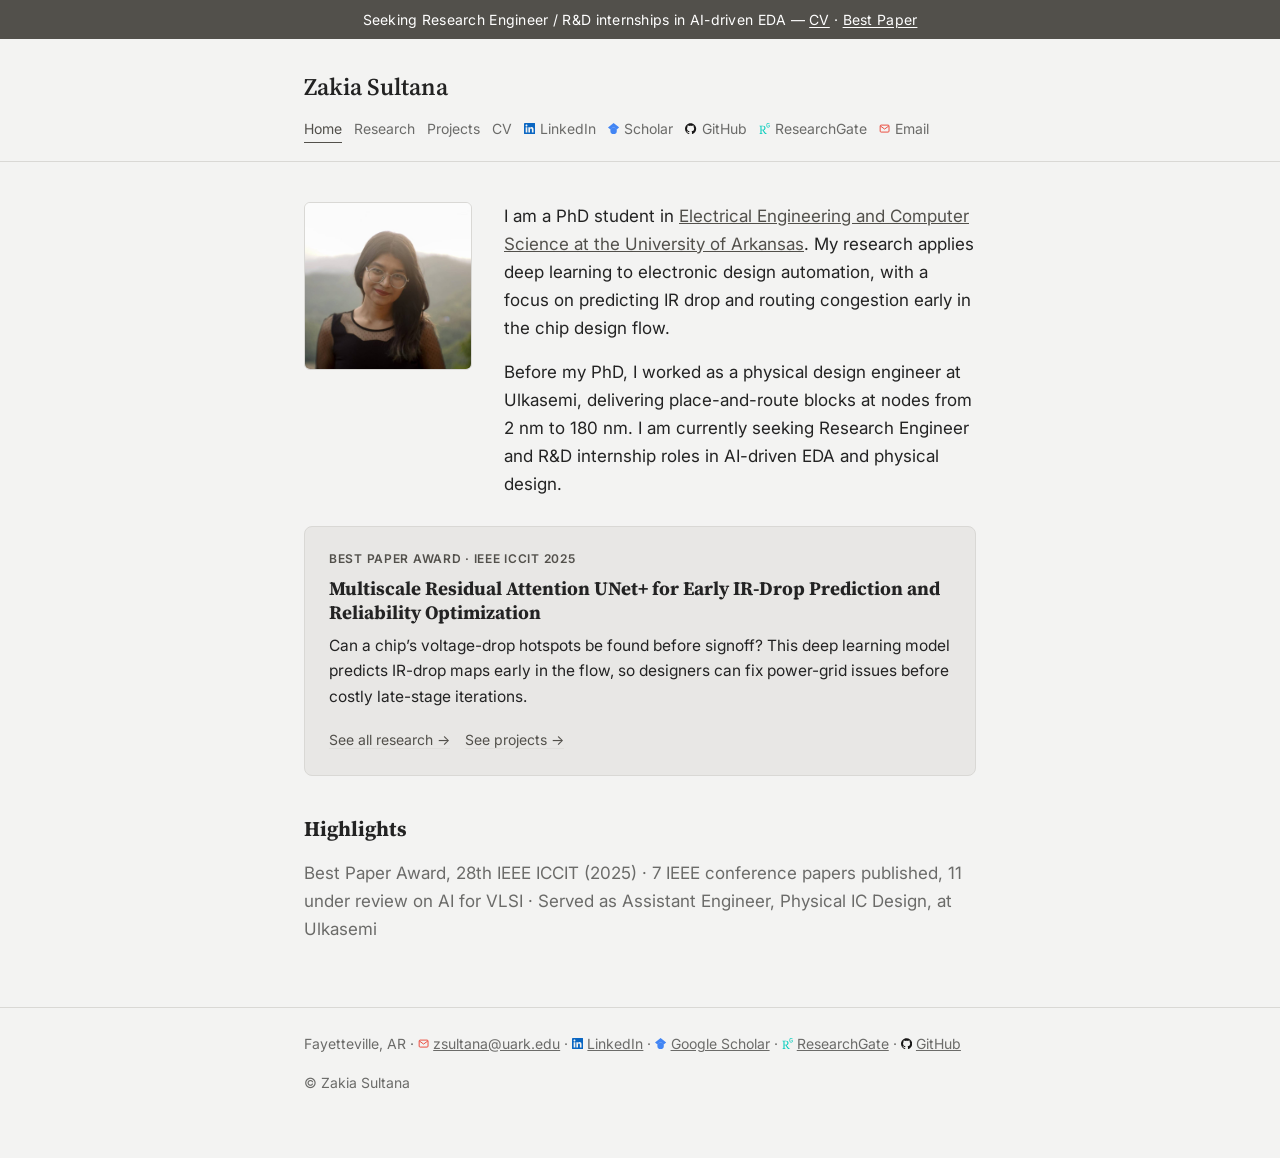
==== commit 8570de8b: "Footer: © before name Co-Authored-By: Claude Opus 5.5 <noreply@anthropic.com>" ====
--- a/index.html
+++ b/index.html
@@ -56,7 +56,7 @@
 <footer class="site">
   <div class="wrap">
     <p>Fayetteville, AR &middot; <a class="ico" href="mailto:zsultana@uark.edu"><svg viewBox="0 0 24 24" aria-hidden="true"><rect x="2.5" y="4.5" width="19" height="15" rx="2" fill="none" stroke="#EA4335" stroke-width="2"/><path d="M3 6.5l9 6.5 9-6.5" fill="none" stroke="#EA4335" stroke-width="2" stroke-linejoin="round"/></svg>zsultana@uark.edu</a> &middot; <a class="ico" href="https://www.linkedin.com/in/zakia-sultana-9bb7311a5" target="_blank" rel="noopener"><svg viewBox="0 0 24 24" aria-hidden="true"><path fill="#0A66C2" d="M20.447 20.452h-3.554v-5.569c0-1.328-.027-3.037-1.852-3.037-1.853 0-2.136 1.445-2.136 2.939v5.667H9.351V9h3.414v1.561h.046c.477-.9 1.637-1.85 3.37-1.85 3.601 0 4.267 2.37 4.267 5.455v6.286zM5.337 7.433c-1.144 0-2.063-.926-2.063-2.065 0-1.138.92-2.063 2.063-2.063 1.14 0 2.064.925 2.064 2.063 0 1.139-.925 2.065-2.064 2.065zm1.782 13.019H3.555V9h3.564v11.452zM22.225 0H1.771C.792 0 0 .774 0 1.729v20.542C0 23.227.792 24 1.771 24h20.451C23.2 24 24 23.227 24 22.271V1.729C24 .774 23.2 0 22.222 0h.003z"/></svg>LinkedIn</a> &middot; <a class="ico" href="https://scholar.google.com/citations?user=cTfUwfAAAAAJ&hl=en" target="_blank" rel="noopener"><svg viewBox="0 0 24 24" aria-hidden="true"><path fill="#4285F4" d="M5.242 13.769L0 9.5 12 0l12 9.5-5.242 4.269C17.548 11.249 14.978 9.5 12 9.5c-2.977 0-5.548 1.748-6.758 4.269zM12 10a7 7 0 1 0 0 14 7 7 0 0 0 0-14z"/></svg>Google Scholar</a> &middot; <a class="ico" href="https://www.researchgate.net/profile/Zakia-Sultana-40" target="_blank" rel="noopener"><svg viewBox="0 0 24 24" aria-hidden="true"><path fill="#00CCBB" d="M19.586 0c-.818 0-1.508.19-2.073.565-.563.377-.97.936-1.213 1.68a3.193 3.193 0 0 0-.112.437 8.365 8.365 0 0 0-.078.53 9 9 0 0 0-.05.727c-.01.282-.013.621-.013 1.016a31.121 31.123 0 0 0 .014 1.017 9 9 0 0 0 .05.727 7.946 7.946 0 0 0 .077.53h-.005a3.334 3.334 0 0 0 .113.438c.245.743.65 1.303 1.214 1.68.565.376 1.256.564 2.075.564.8 0 1.536-.213 2.105-.603.57-.39.94-.916 1.175-1.65.076-.235.135-.558.177-.93a10.9 10.9 0 0 0 .043-1.207v-.82c0-.095-.047-.142-.14-.142h-3.064c-.094 0-.14.047-.14.141v.956c0 .094.046.14.14.14h1.666c.056 0 .084.03.084.086 0 .36 0 .62-.036.865-.038.244-.1.447-.147.606-.108.385-.348.664-.638.876-.29.212-.738.35-1.227.35-.545 0-.901-.15-1.21-.353-.306-.203-.517-.454-.67-.915a3.136 3.136 0 0 1-.147-.762 17.366 17.367 0 0 1-.034-.656c-.01-.26-.014-.572-.014-.939a26.401 26.403 0 0 1 .014-.938 15.821 15.822 0 0 1 .035-.656 3.19 3.19 0 0 1 .148-.76 1.89 1.89 0 0 1 .742-1.01c.344-.244.593-.352 1.137-.352.508 0 .815.096 1.144.303.33.207.528.492.764.925.047.094.111.118.198.07l1.044-.43c.075-.048.09-.115.042-.199a3.549 3.549 0 0 0-.466-.742 3 3 0 0 0-.679-.607 3.313 3.313 0 0 0-.903-.41A4.068 4.068 0 0 0 19.586 0zM8.217 5.836c-1.69 0-3.036.086-4.297.086-1.146 0-2.291 0-3.007-.029v.831l1.088.2c.744.144 1.174.488 1.174 2.264v11.288c0 1.777-.43 2.12-1.174 2.263l-1.088.2v.832c.773-.029 2.12-.086 3.465-.086 1.29 0 2.951.057 3.667.086v-.831l-1.49-.2c-.773-.115-1.174-.487-1.174-2.264v-4.784c.688.057 1.29.057 2.206.057 1.748 3.123 3.41 5.472 4.355 6.56.86 1.032 2.177 1.691 3.839 1.691.487 0 1.003-.086 1.318-.23v-.744c-1.031 0-2.063-.716-2.808-1.518-1.26-1.376-2.95-3.582-4.355-6.074 2.32-.545 4.04-2.722 4.04-4.9 0-3.208-2.492-4.698-5.758-4.698zm-.515 1.29c2.406 0 3.839 1.26 3.839 3.552 0 2.263-1.547 3.782-4.097 3.782-.974 0-1.404-.03-2.063-.086v-7.19c.66-.059 1.547-.059 2.32-.059z"/></svg>ResearchGate</a> &middot; <a class="ico" href="https://github.com/zakiapranti" target="_blank" rel="noopener"><svg viewBox="0 0 24 24" aria-hidden="true"><path fill="#181717" d="M12 .297c-6.63 0-12 5.373-12 12 0 5.303 3.438 9.8 8.205 11.385.6.113.82-.258.82-.577 0-.285-.01-1.04-.015-2.04-3.338.724-4.042-1.61-4.042-1.61C4.422 18.07 3.633 17.7 3.633 17.7c-1.087-.744.084-.729.084-.729 1.205.084 1.838 1.236 1.838 1.236 1.07 1.835 2.809 1.305 3.495.998.108-.776.417-1.305.76-1.605-2.665-.3-5.466-1.332-5.466-5.93 0-1.31.465-2.38 1.235-3.22-.135-.303-.54-1.523.105-3.176 0 0 1.005-.322 3.3 1.23.96-.267 1.98-.399 3-.405 1.02.006 2.04.138 3 .405 2.28-1.552 3.285-1.23 3.285-1.23.645 1.653.24 2.873.12 3.176.765.84 1.23 1.91 1.23 3.22 0 4.61-2.805 5.625-5.475 5.92.42.36.81 1.096.81 2.22 0 1.606-.015 2.896-.015 3.286 0 .315.21.69.825.57C20.565 22.092 24 17.592 24 12.297c0-6.627-5.373-12-12-12"/></svg>GitHub</a></p>
-    <p>Zakia Sultana</p>
+    <p>&copy; Zakia Sultana</p>
   </div>
 </footer>
 
